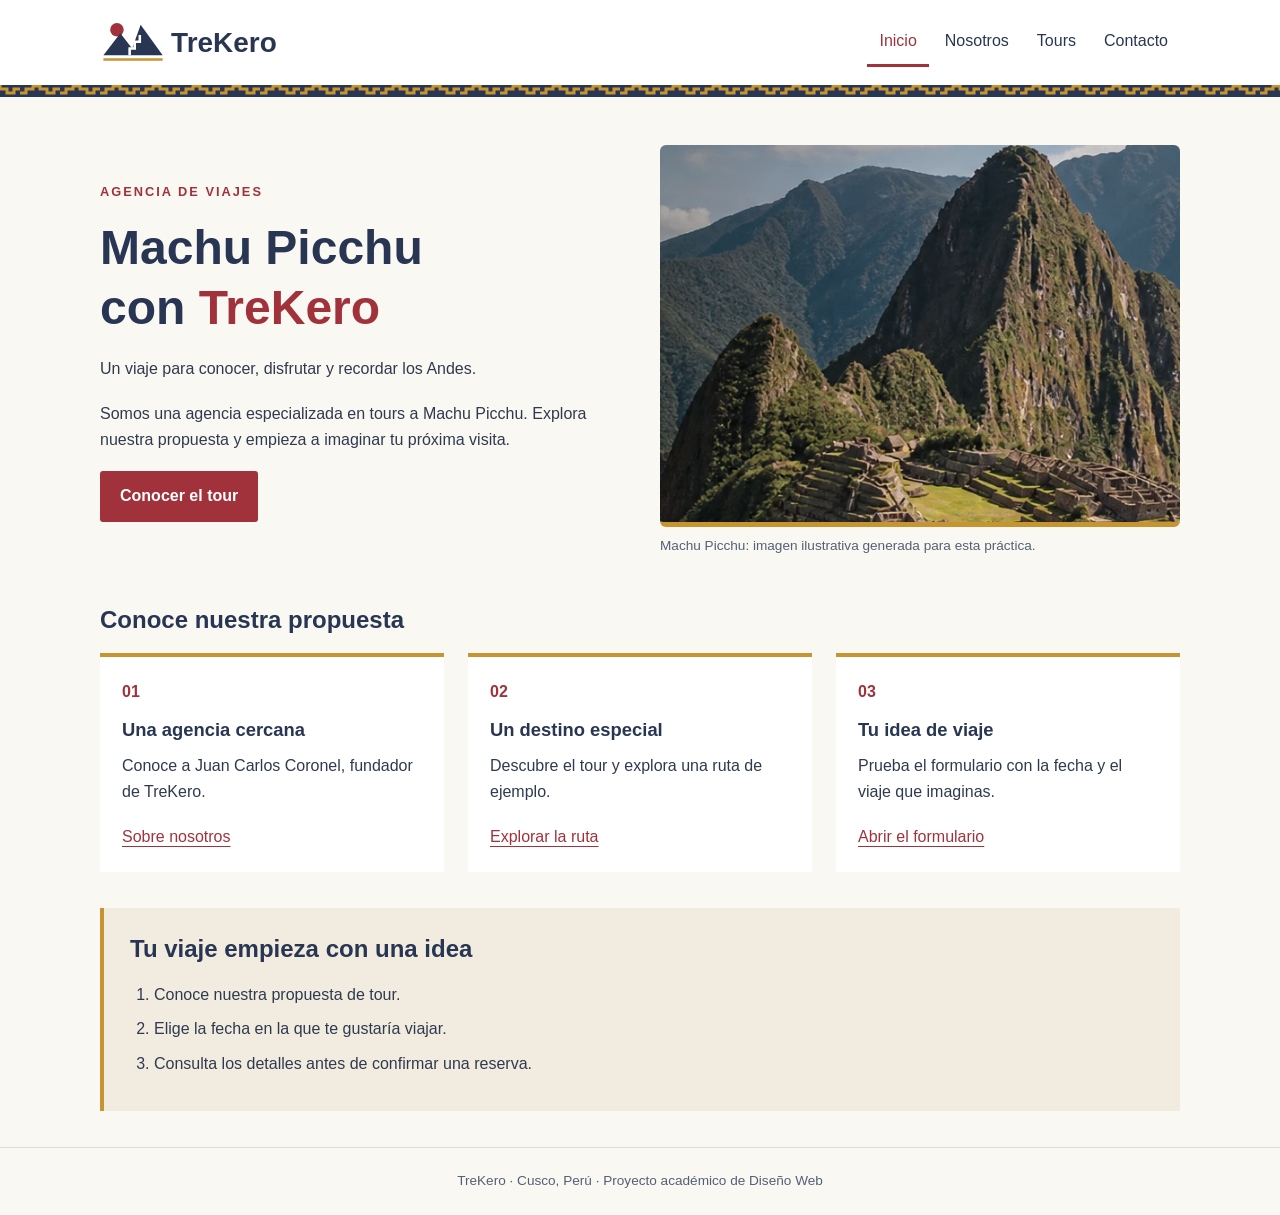
==== index.html @ 31749eaf "Primer proyecto TreKero PA2" ====
<!DOCTYPE html>
<html lang="es">
<head>
  <meta charset="UTF-8">
  <meta name="viewport" content="width=device-width, initial-scale=1.0">
  <meta name="description" content="TreKero: agencia de viajes especializada en tours a Machu Picchu. Proyecto académico.">
  <meta name="author" content="Juan Carlos Coronel Santos">
  <meta name="robots" content="noindex, nofollow">
  <title>Inicio | TreKero</title>
  <link rel="icon" type="image/svg+xml" href="imagenes/favicon.svg">
  <link rel="stylesheet" href="css/estilos.css">
</head>
<body>
  <a class="saltar" href="#contenido">Saltar al contenido</a>
  <!-- La misma cabecera permite navegar entre las páginas. -->
  <header class="cabecera">
    <div class="contenedor barra">
      <a class="marca" href="index.html" aria-label="TreKero: ir al inicio">
        <img class="logo" src="imagenes/logo-trekero.svg" alt="TreKero" width="248" height="58">
      </a>
      <nav aria-label="Menú principal">
        <ul class="menu">
          <li><a href="index.html" aria-current="page">Inicio</a></li>
          <li><a href="nosotros.html">Nosotros</a></li>
          <li><a href="tours.html">Tours</a></li>
          <li><a href="contacto.html">Contacto</a></li>
        </ul>
      </nav>
    </div>
  </header>
  <main class="contenedor" id="contenido">
    <section class="portada" aria-labelledby="titulo-inicio">
      <div>
        <p class="etiqueta">AGENCIA DE VIAJES</p>
        <h1 id="titulo-inicio">Machu Picchu<br>con <span>TreKero</span></h1>
        <p>Un viaje para conocer, disfrutar y recordar los Andes.</p>
        <p>Somos una agencia especializada en tours a Machu Picchu. Explora nuestra propuesta y empieza a imaginar tu próxima visita.</p>
        <a class="boton" href="tours.html">Conocer el tour</a>
      </div>
      <figure>
        <div class="foto-marco">
          <!-- El navegador elige una imagen según el formato y el ancho disponible. -->
          <picture>
            <source type="image/webp" srcset="imagenes/machu-picchu-320.webp 320w, imagenes/machu-picchu-580.webp 580w" sizes="(min-width: 1200px) 520px, (min-width: 760px) 43vw, 90vw">
            <img class="foto" src="imagenes/machu-picchu-580.jpg" srcset="imagenes/machu-picchu-320.jpg 320w, imagenes/machu-picchu-580.jpg 580w" sizes="(min-width: 1200px) 520px, (min-width: 760px) 43vw, 90vw" alt="Vista ilustrativa de Machu Picchu rodeado de montañas" width="580" height="420">
          </picture>
        </div>
        <figcaption>Machu Picchu: imagen ilustrativa generada para esta práctica.</figcaption>
      </figure>
    </section>
    <section aria-labelledby="propuesta">
      <h2 id="propuesta">Conoce nuestra propuesta</h2>
      <div class="tarjetas">
        <article class="tarjeta">
          <span class="numero">01</span>
          <h3>Una agencia cercana</h3>
          <p>Conoce a Juan Carlos Coronel, fundador de TreKero.</p>
          <a href="nosotros.html">Sobre nosotros</a>
        </article>
        <article class="tarjeta">
          <span class="numero">02</span>
          <h3>Un destino especial</h3>
          <p>Descubre el tour y explora una ruta de ejemplo.</p>
          <a href="tours.html#ruta">Explorar la ruta</a>
        </article>
        <article class="tarjeta">
          <span class="numero">03</span>
          <h3>Tu idea de viaje</h3>
          <p>Prueba el formulario con la fecha y el viaje que imaginas.</p>
          <a href="contacto.html">Abrir el formulario</a>
        </article>
      </div>
    </section>
    <section class="recuadro" aria-labelledby="idea">
      <h2 id="idea">Tu viaje empieza con una idea</h2>
      <ol>
        <li>Conoce nuestra propuesta de tour.</li>
        <li>Elige la fecha en la que te gustaría viajar.</li>
        <li>Consulta los detalles antes de confirmar una reserva.</li>
      </ol>
    </section>
  </main>
  <footer class="pie">TreKero · Cusco, Perú · Proyecto académico de Diseño Web</footer>
</body>
</html>
---- css/estilos.css ----
/* TreKero - PA2. Hoja compartida por todas las páginas. */
:root {
  --azul: #293653;
  --rojo: #a1323b;
  --ocre: #c69532;
  --fondo: #faf8f2;
  --texto: #303a4f;
}

/* Estilos generales. */
* { box-sizing: border-box; }
body {
  margin: 0;
  font-family: Arial, sans-serif;
  font-size: 16px;
  line-height: 1.65;
  color: var(--texto);
  background: var(--fondo);
}
h1, h2, h3 { color: var(--azul); line-height: 1.25; }
h1 { font-size: 2.1rem; margin: 0 0 18px; }
h2 { font-size: 1.5rem; margin: 0 0 18px; }
h3 { font-size: 1.15rem; }
p { margin: 0 0 18px; }
a { color: var(--rojo); text-underline-offset: 4px; }
a:hover { text-decoration-thickness: 2px; }
a:focus-visible, button:focus-visible, input:focus-visible,
select:focus-visible, textarea:focus-visible, [tabindex]:focus-visible {
  outline: 3px solid var(--ocre);
  outline-offset: 4px;
}
img { max-width: 100%; height: auto; }
figure { margin: 0; min-width: 0; }
figcaption, .nota { font-size: 0.85rem; color: #536076; }
figcaption { margin-top: 8px; }
ul, ol { padding-left: 24px; }
li { margin-bottom: 8px; }
section { margin-bottom: 36px; }
.contenedor { width: 90%; max-width: 1080px; margin: 0 auto; }
main.contenedor { padding-top: 36px; }
.saltar {
  position: absolute;
  top: -100px;
  left: 16px;
  z-index: 10;
  padding: 12px;
  background: white;
}
.saltar:focus { top: 12px; }

/* Cabecera, logo y navegación entre archivos HTML. */
.cabecera {
  background: white;
  border-bottom: 12px solid transparent;
  border-image: none;
  padding-bottom: 12px;
  background-image: url('../imagenes/franja-andina.svg');
  background-repeat: repeat-x;
  background-position: bottom;
  border: 0;
}
.barra {
  display: flex;
  flex-direction: column;
  align-items: center;
  gap: 16px;
  padding: 18px 0;
}
.marca { display: inline-flex; }
.logo { width: 210px; height: auto; display: block; }
.menu {
  display: flex;
  flex-wrap: wrap;
  justify-content: center;
  padding: 0;
  margin: 0;
  gap: 4px;
  list-style: none;
}
.menu li { margin: 0; }
.menu a {
  display: block;
  padding: 10px 12px;
  text-decoration: none;
  color: var(--azul);
  border-bottom: 3px solid transparent;
  transition: color 0.25s, border-color 0.25s;
}
.menu a:hover, .menu a:focus-visible, .menu a[aria-current="page"] {
  color: var(--rojo);
  border-bottom-color: var(--rojo);
}

/* Portada: texto e imagen separados, a diferencia del PA1. */
.portada, .dos-columnas { display: grid; gap: 32px; align-items: center; }
.portada { padding: 12px 0; }
.portada h1 { font-size: 2.6rem; }
.portada h1 span { color: var(--rojo); }
.etiqueta {
  color: var(--rojo);
  font-size: 0.8rem;
  letter-spacing: 2px;
  font-weight: bold;
  margin-bottom: 16px;
}
.titulo-pagina { padding-bottom: 20px; border-bottom: 1px solid #ddd; }
.foto-marco { overflow: hidden; border-radius: 6px; border-bottom: 5px solid var(--ocre); }
picture { display: block; }
.foto {
  width: 100%;
  display: block;
  opacity: 0.97;
  filter: saturate(0.9);
  transition: transform 0.35s, filter 0.35s, opacity 0.35s;
}
/* Efecto 1: cambio suave en la fotografía. */
.foto-marco:hover .foto {
  transform: scale(1.035);
  filter: saturate(1.1);
  opacity: 1;
}
.boton {
  display: inline-block;
  padding: 12px 20px;
  border: 0;
  border-radius: 3px;
  background: var(--rojo);
  color: white;
  font: inherit;
  font-weight: bold;
  text-decoration: none;
  cursor: pointer;
  transition: background-color 0.25s, transform 0.25s;
}
/* Efecto 2: movimiento leve y cambio de color del botón. */
.boton:hover, .boton:focus-visible { background: var(--azul); transform: translateY(-2px); }
.tarjetas { display: grid; gap: 24px; }
.tarjeta { background: white; padding: 22px; border-top: 4px solid var(--ocre); }
.numero { color: var(--rojo); font-weight: bold; }
.tarjeta h3 { margin: 12px 0; }
.recuadro { padding: 26px; background: #f1ecdf; border-left: 4px solid var(--ocre); }
.recuadro ol, .recuadro ul { margin-bottom: 0; }
.fundador { text-align: center; background: white; padding: 38px 24px; border-top: 4px solid var(--ocre); }
.fundador img { width: 248px; margin-bottom: 24px; }

/* Imagen con áreas clicables y tabla. */
.ruta-tabla { display: grid; gap: 28px; align-items: start; }
.ruta-tabla > * { min-width: 0; }
.ruta-imagen { text-align: center; }
/* Se mantiene en 260 x 350 para conservar las coordenadas del map.
   Cabe en el contenido móvil desde 320px; no se escala con CSS. */
.ruta-imagen img { display: block; width: 260px; height: 350px; max-width: none; margin: 0 auto; }
.tabla-scroll { overflow-x: auto; }
table { width: 100%; min-width: 480px; border-collapse: collapse; background: white; }
caption { text-align: left; font-weight: bold; padding-bottom: 12px; }
th, td { border: 1px solid #d6d8de; padding: 14px 12px; text-align: left; }
thead th { background: var(--azul); color: white; }
tbody tr:nth-child(even) { background: #f0f1f4; }
tbody tr:target { background: #fff0bb; }
tr[id] { scroll-margin-top: 24px; }

/* Formulario con etiquetas visibles y validación HTML5. */
.formulario { padding: 24px; background: white; border-top: 4px solid var(--ocre); }
.campos { display: grid; gap: 18px; }
.campo label { display: block; font-weight: bold; margin-bottom: 6px; }
input, select, textarea {
  display: block;
  width: 100%;
  min-width: 0;
  padding: 11px;
  border: 1px solid #969ca7;
  border-radius: 4px;
  font: inherit;
  color: var(--texto);
  background: white;
}
textarea { min-height: 120px; resize: vertical; }
.aceptar { display: flex; gap: 10px; align-items: start; margin: 20px 0; }
.aceptar input { width: 18px; height: 18px; flex-shrink: 0; margin-top: 5px; }
.formulario .nota { margin-top: 16px; }
.confirmacion { max-width: 760px; margin: 24px auto 48px; }
.pie { border-top: 1px solid #ddd; padding: 22px 5%; text-align: center; font-size: 0.85rem; color: #536076; }

/* Pantallas grandes: se pasa de una columna a dos o tres. */
@media (min-width: 760px) {
  .barra { flex-direction: row; justify-content: space-between; }
  .portada, .dos-columnas { grid-template-columns: 1fr 1fr; gap: 40px; }
  .portada h1 { font-size: 3rem; }
  .tarjetas { grid-template-columns: repeat(3, 1fr); }
  .ruta-tabla { grid-template-columns: 280px minmax(0, 1fr); }
  .campos { grid-template-columns: 1fr 1fr; }
  .ancho-completo { grid-column: 1 / -1; }
}
/* Respeta a quien prefiere reducir el movimiento. */
@media (prefers-reduced-motion: reduce) {
  .foto, .boton, .menu a { transition: none; }
  .foto-marco:hover .foto, .boton:hover, .boton:focus-visible { transform: none; }
}
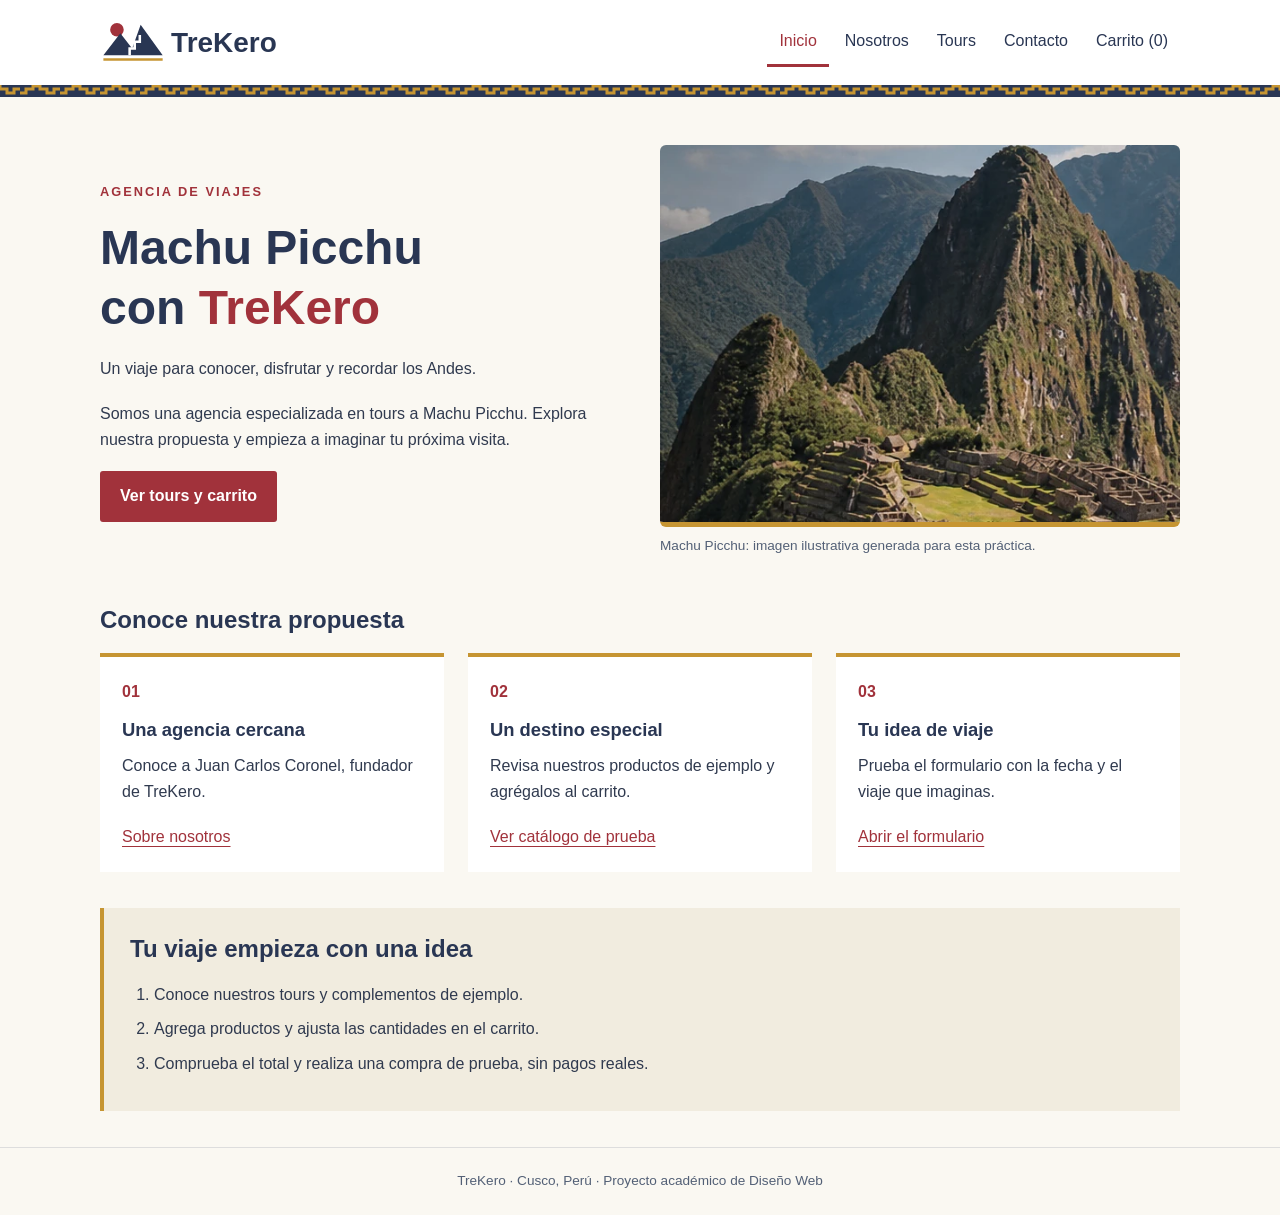
==== commit 17bc6c6c: "Consolidado 2 - JavaScript y carrito de compras" ====
--- a/index.html
+++ b/index.html
@@ -9,6 +9,7 @@
   <title>Inicio | TreKero</title>
   <link rel="icon" type="image/svg+xml" href="imagenes/favicon.svg">
   <link rel="stylesheet" href="css/estilos.css">
+  <script src="js/script.js" defer></script>
 </head>
 <body>
   <a class="saltar" href="#contenido">Saltar al contenido</a>
@@ -24,6 +25,7 @@
           <li><a href="nosotros.html">Nosotros</a></li>
           <li><a href="tours.html">Tours</a></li>
           <li><a href="contacto.html">Contacto</a></li>
+          <li><a href="carrito.html">Carrito (<span class="contador-carrito">0</span>)</a></li>
         </ul>
       </nav>
     </div>
@@ -35,7 +37,7 @@
         <h1 id="titulo-inicio">Machu Picchu<br>con <span>TreKero</span></h1>
         <p>Un viaje para conocer, disfrutar y recordar los Andes.</p>
         <p>Somos una agencia especializada en tours a Machu Picchu. Explora nuestra propuesta y empieza a imaginar tu próxima visita.</p>
-        <a class="boton" href="tours.html">Conocer el tour</a>
+        <a class="boton" href="tours.html#catalogo">Ver tours y carrito</a>
       </div>
       <figure>
         <div class="foto-marco">
@@ -60,8 +62,8 @@
         <article class="tarjeta">
           <span class="numero">02</span>
           <h3>Un destino especial</h3>
-          <p>Descubre el tour y explora una ruta de ejemplo.</p>
-          <a href="tours.html#ruta">Explorar la ruta</a>
+          <p>Revisa nuestros productos de ejemplo y agrégalos al carrito.</p>
+          <a href="tours.html#catalogo">Ver catálogo de prueba</a>
         </article>
         <article class="tarjeta">
           <span class="numero">03</span>
@@ -74,12 +76,14 @@
     <section class="recuadro" aria-labelledby="idea">
       <h2 id="idea">Tu viaje empieza con una idea</h2>
       <ol>
-        <li>Conoce nuestra propuesta de tour.</li>
-        <li>Elige la fecha en la que te gustaría viajar.</li>
-        <li>Consulta los detalles antes de confirmar una reserva.</li>
+        <li>Conoce nuestros tours y complementos de ejemplo.</li>
+        <li>Agrega productos y ajusta las cantidades en el carrito.</li>
+        <li>Comprueba el total y realiza una compra de prueba, sin pagos reales.</li>
       </ol>
     </section>
   </main>
   <footer class="pie">TreKero · Cusco, Perú · Proyecto académico de Diseño Web</footer>
+  <p id="aviso" class="aviso" role="status" aria-live="polite" hidden></p>
+  <button id="volver-arriba" class="volver-arriba" type="button" hidden>Volver arriba</button>
 </body>
 </html>
--- a/css/estilos.css
+++ b/css/estilos.css
@@ -1,4 +1,4 @@
-/* TreKero - PA2. Hoja compartida por todas las páginas. */
+/* TreKero - Base PA2 ampliada para el Consolidado 2 con JavaScript. */
 :root {
   --azul: #293653;
   --rojo: #a1323b;
@@ -196,3 +196,47 @@
   .foto, .boton, .menu a { transition: none; }
   .foto-marco:hover .foto, .boton:hover, .boton:focus-visible { transform: none; }
 }
+
+/* CONSOLIDADO 2: catálogo, carrito y mensajes controlados con JavaScript.
+   Se conservan la paleta, el logo y los estilos del PA2. */
+[hidden] { display: none !important; }
+button, input, select, textarea { font: inherit; }
+button:disabled { opacity: 0.5; cursor: not-allowed; transform: none; }
+.filtros { display: grid; gap: 20px; margin: 22px 0 12px; }
+.filtros small { display: block; color: #536076; font-size: 0.82rem; margin-top: 6px; }
+.producto { display: flex; flex-direction: column; }
+.producto .precio { color: var(--rojo); font-weight: bold; font-size: 1.5rem; margin-top: auto; }
+.producto .boton { width: 100%; }
+.enlace-carrito, .separacion { margin-top: 22px; }
+.boton-secundario { color: var(--azul); background: #f1ecdf; border: 1px solid #b4a98e; }
+.boton-secundario:hover, .boton-secundario:focus-visible { color: white; }
+.aviso-demo { border-left: 4px solid var(--rojo); padding: 10px 16px; background: #f1ecdf; }
+.practica-eventos { padding: 14px 18px; background: white; border: 1px solid #d6d8de; }
+.practica-eventos summary { cursor: pointer; font-weight: bold; }
+.practica-eventos p { margin: 12px 0 0; }
+.carrito-layout { display: grid; gap: 30px; align-items: start; }
+.carrito-layout > *, .filtros > * { min-width: 0; }
+.lista-carrito { display: grid; gap: 18px; margin-bottom: 22px; }
+.fila-carrito { padding: 22px; background: white; border-top: 4px solid var(--ocre); }
+.fila-carrito h3 { margin: 0 0 8px; }
+.control-cantidad { display: flex; flex-wrap: wrap; align-items: center; gap: 12px; }
+.cantidad-botones { display: flex; align-items: center; gap: 6px; }
+.cantidad-botones input { width: 72px; text-align: center; padding: 8px; }
+.cantidad-botones button { width: 44px; height: 44px; border: 1px solid #969ca7; background: #faf8f2; color: var(--azul); cursor: pointer; }
+.subtotal { margin: 0; }
+.quitar { padding: 10px 0; border: 0; background: none; color: var(--rojo); text-decoration: underline; cursor: pointer; }
+.resumen-carrito { background: #f1ecdf; border-top: 4px solid var(--rojo); padding: 24px; }
+.total-carrito { font-size: 1.3rem; font-weight: bold; color: var(--azul); }
+.resumen-carrito .boton { width: 100%; margin: 6px 0; }
+.error-formulario { color: #922634; font-weight: bold; }
+[aria-invalid="true"] { border-color: #922634; border-width: 2px; }
+.aviso { position: fixed; bottom: 80px; left: 5%; right: 5%; max-width: 700px; margin: auto; padding: 15px 20px; background: var(--azul); color: white; z-index: 20; border-radius: 4px; box-shadow: 0 4px 16px #0003; }
+.volver-arriba { position: fixed; bottom: 18px; right: 5%; min-height: 44px; padding: 8px 14px; border: 1px solid #536076; background: white; color: var(--azul); cursor: pointer; z-index: 10; border-radius: 3px; }
+@media (min-width: 760px) {
+  .filtros { grid-template-columns: 2fr 1fr; }
+  .carrito-layout { grid-template-columns: minmax(0, 1.7fr) minmax(280px, 1fr); }
+}
+@media (max-width: 380px) {
+  .menu a { padding: 8px; font-size: 0.92rem; }
+  .resumen-carrito, .fila-carrito, .formulario { padding: 18px; }
+}
